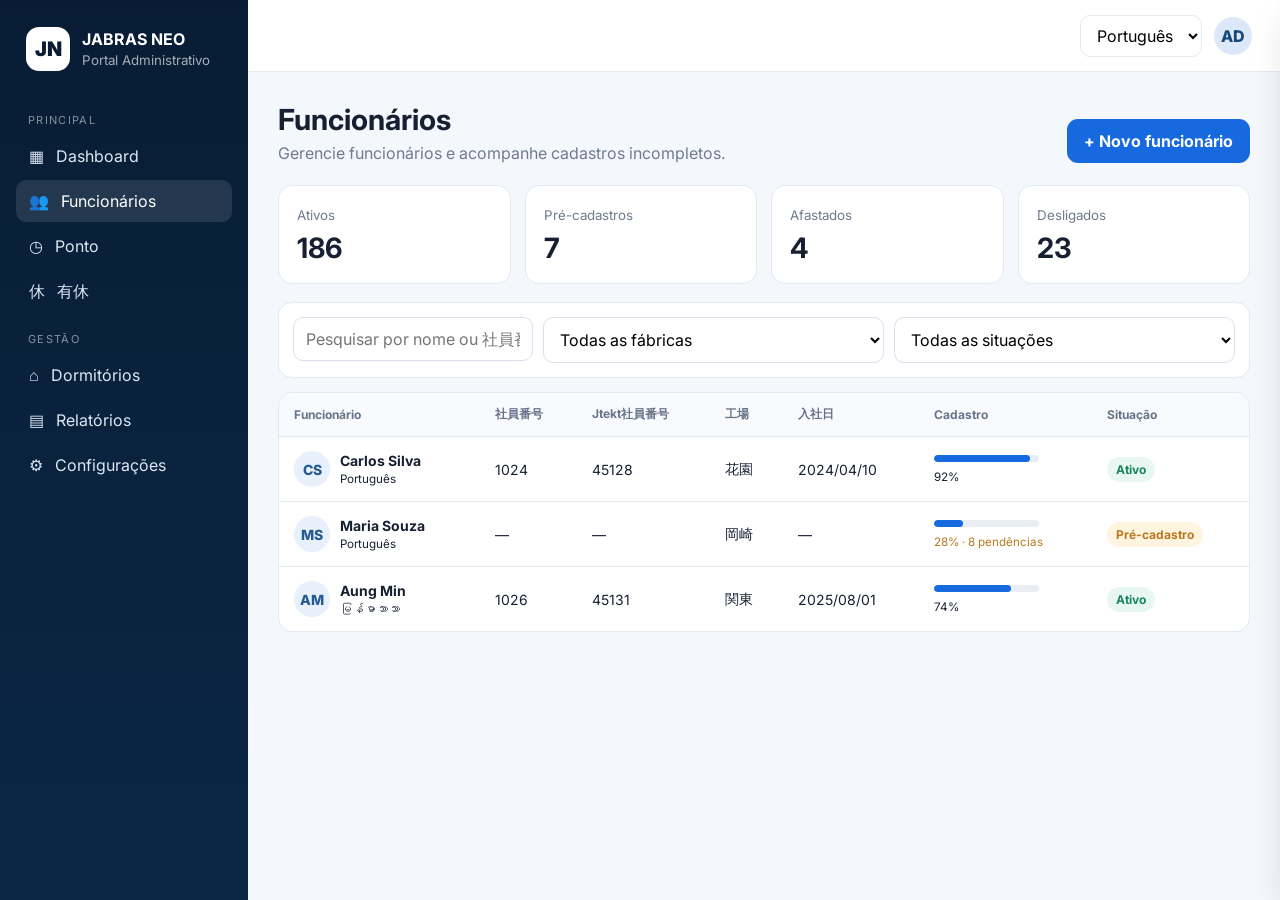
==== employees-prototype.html @ 5ba55078 "feat: add interactive employees module prototype" ====
<!doctype html>
<html lang="pt-BR">
<head>
<meta charset="utf-8">
<meta name="viewport" content="width=device-width,initial-scale=1">
<title>Jabras Neo — Funcionários (Protótipo)</title>
<link rel="preconnect" href="https://fonts.googleapis.com">
<link rel="preconnect" href="https://fonts.gstatic.com" crossorigin>
<link href="https://fonts.googleapis.com/css2?family=Inter:wght@400;500;600;700;800&display=swap" rel="stylesheet">
<style>
:root{--navy:#081d35;--navy2:#102b49;--blue:#1769e0;--bg:#f4f7fb;--card:#fff;--text:#172033;--muted:#6f7b8f;--line:#e4eaf2;--green:#17875d;--amber:#b7791f;--red:#c53d4a;--shadow:0 18px 50px rgba(18,42,73,.14)}*{box-sizing:border-box}body{margin:0;font-family:Inter,"Noto Sans JP",sans-serif;background:var(--bg);color:var(--text)}button,input,select{font:inherit}.app{min-height:100vh;display:grid;grid-template-columns:248px 1fr}.side{background:linear-gradient(180deg,var(--navy),#0b2745);color:white;padding:22px 16px;position:sticky;top:0;height:100vh}.brand{display:flex;align-items:center;gap:12px;padding:5px 10px 24px}.brandmark{width:44px;height:44px;border-radius:13px;background:#fff;color:var(--navy);display:grid;place-items:center;font-weight:900;font-size:20px}.brand strong{display:block}.brand small{opacity:.64}.navlabel{font-size:11px;letter-spacing:.12em;text-transform:uppercase;opacity:.5;margin:18px 12px 8px}.nav a{display:flex;gap:12px;align-items:center;color:#dce8f5;text-decoration:none;padding:11px 13px;border-radius:10px;margin:3px 0}.nav a.active,.nav a:hover{background:rgba(255,255,255,.11);color:#fff}.main{min-width:0}.top{height:72px;background:#fff;border-bottom:1px solid var(--line);display:flex;align-items:center;justify-content:flex-end;padding:0 28px;gap:12px;position:sticky;top:0;z-index:5}.lang{border:1px solid var(--line);background:white;border-radius:10px;padding:9px 12px}.avatar{width:38px;height:38px;border-radius:50%;background:#dce8f8;color:#174879;display:grid;place-items:center;font-weight:800}.content{padding:30px;max-width:1500px;margin:auto}.heading{display:flex;align-items:flex-end;justify-content:space-between;gap:20px;margin-bottom:22px}.heading h1{font-size:29px;margin:0 0 6px}.heading p{margin:0;color:var(--muted)}.primary{border:0;background:var(--blue);color:#fff;border-radius:11px;padding:12px 17px;font-weight:700;cursor:pointer}.cards{display:grid;grid-template-columns:repeat(4,1fr);gap:14px;margin-bottom:18px}.card{background:#fff;border:1px solid var(--line);border-radius:14px;padding:18px}.card small{color:var(--muted)}.card b{display:block;font-size:28px;margin-top:7px}.toolbar{background:#fff;border:1px solid var(--line);border-radius:14px;padding:14px;display:flex;gap:10px;margin-bottom:14px}.search{flex:1;min-width:240px}.toolbar input,.toolbar select,.field input,.field select{width:100%;border:1px solid #d7dfeb;border-radius:10px;padding:11px 12px;background:#fff}.tablewrap{background:#fff;border:1px solid var(--line);border-radius:14px;overflow:hidden}.table{width:100%;border-collapse:collapse}.table th{text-align:left;background:#f8fafd;color:#67748a;font-size:12px;padding:13px 15px}.table td{padding:14px 15px;border-top:1px solid var(--line);font-size:14px}.table tbody tr{cursor:pointer}.table tbody tr:hover{background:#f8fbff}.person{display:flex;align-items:center;gap:10px}.miniavatar{width:36px;height:36px;border-radius:50%;background:#e8f0fb;display:grid;place-items:center;color:#245a96;font-weight:800}.badge{display:inline-flex;border-radius:999px;padding:5px 9px;font-size:12px;font-weight:700}.active{background:#e8f7f1;color:var(--green)}.draft{background:#fff4df;color:var(--amber)}.off{background:#f4edf1;color:#7c5268}.progress{width:105px;height:7px;background:#e8edf4;border-radius:20px;overflow:hidden;margin-bottom:5px}.progress span{display:block;height:100%;background:var(--blue);border-radius:20px}.backdrop{position:fixed;inset:0;background:rgba(5,18,34,.38);opacity:0;pointer-events:none;transition:.2s;z-index:20}.backdrop.show{opacity:1;pointer-events:auto}.drawer{position:fixed;right:0;top:0;height:100vh;width:min(720px,100%);background:#fff;z-index:21;transform:translateX(103%);transition:.25s ease;box-shadow:var(--shadow);display:flex;flex-direction:column}.drawer.show{transform:none}.drawerhead{padding:22px 24px;border-bottom:1px solid var(--line);display:flex;justify-content:space-between;gap:15px}.drawerhead h2{margin:0 0 5px}.close{border:0;background:#f1f4f8;border-radius:10px;width:38px;height:38px;font-size:20px;cursor:pointer}.drawerbody{padding:22px 24px;overflow:auto}.notice{padding:13px 14px;border:1px solid #cfe0f8;background:#f5f9ff;border-radius:11px;color:#335b8d;margin-bottom:18px}.grid{display:grid;grid-template-columns:1fr 1fr;gap:14px}.field label{display:block;font-size:12px;color:#68758a;margin:0 0 7px;font-weight:700}.field.full{grid-column:1/-1}.helper{font-size:12px;color:var(--muted);margin-top:6px}.checkresult{display:none;margin-top:8px;padding:10px 12px;border-radius:9px;font-size:13px}.checkresult.error{display:block;background:#fff0f2;color:#a92e3a}.checkresult.ok{display:block;background:#eaf8f2;color:#147352}.section{margin-top:24px;padding-top:20px;border-top:1px solid var(--line)}.section h3{font-size:16px;margin:0 0 14px}.radioRow{display:flex;gap:10px}.radioBox{flex:1;border:1px solid var(--line);border-radius:10px;padding:12px}.drawerfoot{margin-top:auto;border-top:1px solid var(--line);padding:16px 24px;display:flex;justify-content:flex-end;gap:10px}.secondary{border:1px solid var(--line);background:white;border-radius:10px;padding:11px 16px;font-weight:700}.tabs{display:flex;gap:6px;border-bottom:1px solid var(--line);margin-bottom:20px}.tabs button{border:0;background:none;padding:11px 12px;color:var(--muted);font-weight:700}.tabs button.on{color:var(--blue);border-bottom:2px solid var(--blue)}.summarybox{border:1px solid var(--line);border-radius:12px;padding:16px;margin-bottom:14px}.summarybox h3{margin:0 0 12px}.pairs{display:grid;grid-template-columns:1fr 1fr;gap:12px}.pair small{display:block;color:var(--muted);margin-bottom:4px}.pending{color:var(--amber)}@media(max-width:1000px){.app{grid-template-columns:76px 1fr}.brand div:last-child,.nav span:last-child,.navlabel{display:none}.cards{grid-template-columns:1fr 1fr}.side{padding:18px 10px}.brand{padding-left:6px}.nav a{justify-content:center}}@media(max-width:700px){.content{padding:18px}.cards{grid-template-columns:1fr 1fr}.toolbar{flex-wrap:wrap}.toolbar select{flex:1}.table th:nth-child(3),.table td:nth-child(3),.table th:nth-child(4),.table td:nth-child(4),.table th:nth-child(5),.table td:nth-child(5){display:none}.grid,.pairs{grid-template-columns:1fr}.field.full{grid-column:auto}.heading{align-items:flex-start;flex-direction:column}.primary{width:100%}}
</style>
</head>
<body>
<div class="app">
<aside class="side"><div class="brand"><div class="brandmark">JN</div><div><strong>JABRAS NEO</strong><small>Portal Administrativo</small></div></div><div class="nav"><div class="navlabel">Principal</div><a href="index.html"><span>▦</span><span data-t="dashboard">Dashboard</span></a><a class="active"><span>👥</span><span data-t="employees">Funcionários</span></a><a><span>◷</span><span data-t="attendance">Ponto</span></a><a><span>休</span><span data-t="leave">有休</span></a><div class="navlabel">Gestão</div><a><span>⌂</span><span data-t="dorms">Dormitórios</span></a><a><span>▤</span><span data-t="reports">Relatórios</span></a><a><span>⚙</span><span data-t="settings">Configurações</span></a></div></aside>
<main class="main"><header class="top"><select id="lang" class="lang"><option value="pt">Português</option><option value="ja">日本語</option></select><div class="avatar">AD</div></header><div class="content">
<div class="heading"><div><h1 data-t="employees">Funcionários</h1><p data-t="subtitle">Gerencie funcionários e acompanhe cadastros incompletos.</p></div><button class="primary" id="newBtn" data-t="newEmployee">+ Novo funcionário</button></div>
<div class="cards"><div class="card"><small data-t="activeEmployees">Ativos</small><b>186</b></div><div class="card"><small data-t="preRegisters">Pré-cadastros</small><b>7</b></div><div class="card"><small data-t="onLeave">Afastados</small><b>4</b></div><div class="card"><small data-t="terminated">Desligados</small><b>23</b></div></div>
<div class="toolbar"><div class="search"><input id="search" data-ph="search" placeholder="Pesquisar por nome ou 社員番号"></div><select><option data-t="allFactories">Todas as fábricas</option><option>花園</option><option>岡崎</option><option>関東</option></select><select><option data-t="allStatuses">Todas as situações</option><option data-t="activeEmployees">Ativos</option><option data-t="preRegisters">Pré-cadastros</option></select></div>
<div class="tablewrap"><table class="table"><thead><tr><th data-t="employee">Funcionário</th><th>社員番号</th><th>Jtekt社員番号</th><th>工場</th><th>入社日</th><th data-t="registration">Cadastro</th><th data-t="status">Situação</th></tr></thead><tbody id="rows">
<tr data-name="carlos silva"><td><div class="person"><div class="miniavatar">CS</div><div><b>Carlos Silva</b><br><small>Português</small></div></div></td><td>1024</td><td>45128</td><td>花園</td><td>2024/04/10</td><td><div class="progress"><span style="width:92%"></span></div><small>92%</small></td><td><span class="badge active" data-t="active">Ativo</span></td></tr>
<tr data-name="maria souza"><td><div class="person"><div class="miniavatar">MS</div><div><b>Maria Souza</b><br><small>Português</small></div></div></td><td>—</td><td>—</td><td>岡崎</td><td>—</td><td><div class="progress"><span style="width:28%"></span></div><small class="pending">28% · 8 pendências</small></td><td><span class="badge draft" data-t="preRegister">Pré-cadastro</span></td></tr>
<tr data-name="aung min"><td><div class="person"><div class="miniavatar">AM</div><div><b>Aung Min</b><br><small>မြန်မာဘာသာ</small></div></div></td><td>1026</td><td>45131</td><td>関東</td><td>2025/08/01</td><td><div class="progress"><span style="width:74%"></span></div><small>74%</small></td><td><span class="badge active" data-t="active">Ativo</span></td></tr>
</tbody></table></div></div></main></div>
<div class="backdrop" id="backdrop"></div>
<section class="drawer" id="detailDrawer"><div class="drawerhead"><div><h2>Carlos Silva</h2><div>社員番号 1024 · Jtekt社員番号 45128</div></div><button class="close" data-close>×</button></div><div class="drawerbody"><div class="tabs"><button class="on" data-t="summary">Resumo</button><button data-t="work">Trabalho</button><button data-t="housing">Moradia</button><button data-t="documents">Documentos</button><button data-t="history">Histórico</button></div><div class="summarybox"><h3 data-t="mainData">Dados principais</h3><div class="pairs"><div class="pair"><small>名前</small><b>Carlos Silva</b></div><div class="pair"><small>国籍 / 言語</small><b>Brasil / Português</b></div><div class="pair"><small>電話番号</small><b>090-0000-0000</b></div><div class="pair"><small>メールアドレス</small><b>carlos@example.com</b></div></div></div><div class="summarybox"><h3 data-t="work">Trabalho</h3><div class="pairs"><div class="pair"><small>工場</small><b>花園</b></div><div class="pair"><small>工程</small><b>Linha 2</b></div><div class="pair"><small>入社日</small><b>2024/04/10</b></div><div class="pair"><small>抵触日</small><b>2027/04/09</b></div></div></div><div class="summarybox"><h3 data-t="pendingInfo">Informações pendentes</h3><p class="pending">• 社会保険加入日<br>• 車任意保険有効期限</p></div></div><div class="drawerfoot"><button class="secondary" data-close data-t="close">Fechar</button><button class="primary" data-t="edit">Editar</button></div></section>
<section class="drawer" id="newDrawer"><div class="drawerhead"><div><h2 data-t="newEmployee">Novo funcionário</h2><div data-t="draftExplanation">Pode ser salvo como pré-cadastro. Apenas o nome é obrigatório.</div></div><button class="close" data-close>×</button></div><div class="drawerbody"><div class="notice" data-t="integrationNote">社員番号 é o código interno da Jabras Neo. Jtekt社員番号 é o código individual atribuído ao funcionário dentro da fábrica.</div><div class="grid"><div class="field full"><label>名前 *</label><input id="nameInput" placeholder="Ex.: Carlos Silva"></div><div class="field"><label>社員番号</label><input id="employeeNo" inputmode="numeric" placeholder="Ex.: 1025"><div id="employeeResult" class="checkresult"></div></div><div class="field"><label>Jtekt社員番号</label><input inputmode="numeric" placeholder="Ex.: 45129"><div class="helper" data-t="clientCodeHelp">Código individual do funcionário na fábrica.</div></div><div class="field"><label>工場</label><select><option data-t="select">Selecione</option><option>花園</option><option>岡崎</option><option>関東</option></select></div><div class="field"><label>入社日</label><input id="hireDate" type="date"></div><div class="field"><label>抵触日</label><input id="limitDate" readonly placeholder="Calculado automaticamente"><div class="helper">入社日 + 3 anos − 1 dia</div></div><div class="field"><label>国籍</label><select id="nationality"><option value="" data-t="select">Selecione</option><option value="br">ブラジル</option><option value="jp">日本</option><option value="mm">ミャンマー</option><option value="ph">フィリピン</option></select></div><div class="field"><label>言語</label><input id="languageInput" placeholder="Preenchido pela nacionalidade"></div></div><div class="section"><h3 data-t="housing">Moradia</h3><div class="radioRow"><label class="radioBox"><input type="radio" name="home" value="own" checked> 自宅</label><label class="radioBox"><input type="radio" name="home" value="company"> 社宅</label></div><div id="dormFields" style="display:none;margin-top:14px" class="grid"><div class="field full"><label>寮名</label><select id="dorm"><option value="">Selecione</option><option value="okazaki">岡崎第2寮</option><option value="hanazono">花園第1寮</option></select></div><div class="field"><label>〒郵便番号</label><input id="zip" readonly></div><div class="field"><label>家賃</label><input id="rent" readonly></div><div class="field full"><label>住所</label><input id="address" readonly></div><div class="field"><label>駐車場</label><input id="parking" readonly></div></div></div></div><div class="drawerfoot"><button class="secondary" data-close data-t="cancel">Cancelar</button><button class="primary" id="saveDraft" data-t="saveDraft">Salvar pré-cadastro</button></div></section>
<script>
const usedNumbers={1024:'Carlos Silva',1025:'João Santos',1026:'Aung Min',1027:'Ana Lima'};const nextAvailable=()=>{let n=1024;while(usedNumbers[n])n++;return n};const $=s=>document.querySelector(s);const backdrop=$('#backdrop');const detail=$('#detailDrawer');const newDrawer=$('#newDrawer');function openDrawer(el){backdrop.classList.add('show');el.classList.add('show')}function closeAll(){backdrop.classList.remove('show');detail.classList.remove('show');newDrawer.classList.remove('show')}document.querySelectorAll('[data-close]').forEach(b=>b.onclick=closeAll);backdrop.onclick=closeAll;document.querySelectorAll('#rows tr').forEach(r=>r.onclick=()=>openDrawer(detail));$('#newBtn').onclick=()=>openDrawer(newDrawer);$('#search').oninput=e=>{const q=e.target.value.toLowerCase();document.querySelectorAll('#rows tr').forEach(r=>r.style.display=r.dataset.name.includes(q)||r.textContent.toLowerCase().includes(q)?'':'none')};$('#employeeNo').oninput=e=>{const box=$('#employeeResult'),n=e.target.value.trim();box.className='checkresult';box.textContent='';if(!n)return;if(usedNumbers[n]){const next=nextAvailable();box.classList.add('error');box.innerHTML=`社員番号 ${n} já está sendo usado por <b>${usedNumbers[n]}</b>.<br>Próximo disponível: <button type="button" id="useNext">${next}を使用</button>`;setTimeout(()=>{const b=$('#useNext');if(b)b.onclick=()=>{$('#employeeNo').value=next;$('#employeeNo').dispatchEvent(new Event('input'))}},0)}else{box.classList.add('ok');box.textContent=`✓ 社員番号 ${n} está disponível.`}};$('#hireDate').onchange=e=>{if(!e.target.value){$('#limitDate').value='';return}const d=new Date(e.target.value+'T00:00:00');d.setFullYear(d.getFullYear()+3);d.setDate(d.getDate()-1);$('#limitDate').value=d.toISOString().slice(0,10)};const langs={br:'Português',jp:'日本語',mm:'မြန်မာဘာသာ',ph:'English'};$('#nationality').onchange=e=>$('#languageInput').value=langs[e.target.value]||'';document.querySelectorAll('input[name="home"]').forEach(r=>r.onchange=e=>$('#dormFields').style.display=e.target.value==='company'?'grid':'none');const dorms={okazaki:{zip:'444-0000',address:'愛知県岡崎市〇〇町1-2-3',rent:'¥35,000',parking:'有'},hanazono:{zip:'444-3500',address:'愛知県岡崎市花園町4-5-6',rent:'¥32,000',parking:'無'}};$('#dorm').onchange=e=>{const d=dorms[e.target.value]||{};$('#zip').value=d.zip||'';$('#address').value=d.address||'';$('#rent').value=d.rent||'';$('#parking').value=d.parking||''};$('#saveDraft').onclick=()=>{if(!$('#nameInput').value.trim()){alert('名前 é obrigatório para salvar o pré-cadastro.');$('#nameInput').focus();return}const n=$('#employeeNo').value.trim();if(n&&usedNumbers[n]){alert('Este 社員番号 já está sendo usado. Escolha o próximo número disponível.');return}alert('Pré-cadastro salvo para validação do protótipo.');closeAll()};
const dict={pt:{dashboard:'Dashboard',employees:'Funcionários',attendance:'Ponto',leave:'有休',dorms:'Dormitórios',reports:'Relatórios',settings:'Configurações',subtitle:'Gerencie funcionários e acompanhe cadastros incompletos.',newEmployee:'+ Novo funcionário',activeEmployees:'Ativos',preRegisters:'Pré-cadastros',onLeave:'Afastados',terminated:'Desligados',allFactories:'Todas as fábricas',allStatuses:'Todas as situações',employee:'Funcionário',registration:'Cadastro',status:'Situação',active:'Ativo',preRegister:'Pré-cadastro',summary:'Resumo',work:'Trabalho',housing:'Moradia',documents:'Documentos',history:'Histórico',mainData:'Dados principais',pendingInfo:'Informações pendentes',close:'Fechar',edit:'Editar',draftExplanation:'Pode ser salvo como pré-cadastro. Apenas o nome é obrigatório.',integrationNote:'社員番号 é o código interno da Jabras Neo. Jtekt社員番号 é o código individual atribuído ao funcionário dentro da fábrica.',clientCodeHelp:'Código individual do funcionário na fábrica.',select:'Selecione',cancel:'Cancelar',saveDraft:'Salvar pré-cadastro',search:'Pesquisar por nome ou 社員番号'},ja:{dashboard:'ダッシュボード',employees:'社員',attendance:'勤怠',leave:'有休',dorms:'寮管理',reports:'レポート',settings:'設定',subtitle:'社員情報と未完了の登録を管理します。',newEmployee:'+ 新規社員',activeEmployees:'在職者',preRegisters:'仮登録',onLeave:'休職者',terminated:'退職者',allFactories:'すべての工場',allStatuses:'すべての状況',employee:'社員',registration:'登録状況',status:'在籍状況',active:'在職',preRegister:'仮登録',summary:'概要',work:'勤務情報',housing:'住居',documents:'書類',history:'履歴',mainData:'基本情報',pendingInfo:'未入力情報',close:'閉じる',edit:'編集',draftExplanation:'仮登録として保存できます。必須項目は名前のみです。',integrationNote:'社員番号はジャブラスネオの社内番号です。Jtekt社員番号は工場内で各社員に付与される個別番号です。',clientCodeHelp:'工場内で社員に付与される個別番号。',select:'選択してください',cancel:'キャンセル',saveDraft:'仮登録を保存',search:'名前または社員番号で検索'}};function applyLang(l){document.documentElement.lang=l==='ja'?'ja':'pt-BR';document.querySelectorAll('[data-t]').forEach(el=>{const k=el.dataset.t;if(dict[l][k])el.textContent=dict[l][k]});document.querySelectorAll('[data-ph]').forEach(el=>el.placeholder=dict[l][el.dataset.ph]||el.placeholder);localStorage.setItem('jn-lang',l)}$('#lang').value=localStorage.getItem('jn-lang')||'pt';$('#lang').onchange=e=>applyLang(e.target.value);applyLang($('#lang').value);
</script>
</body></html>
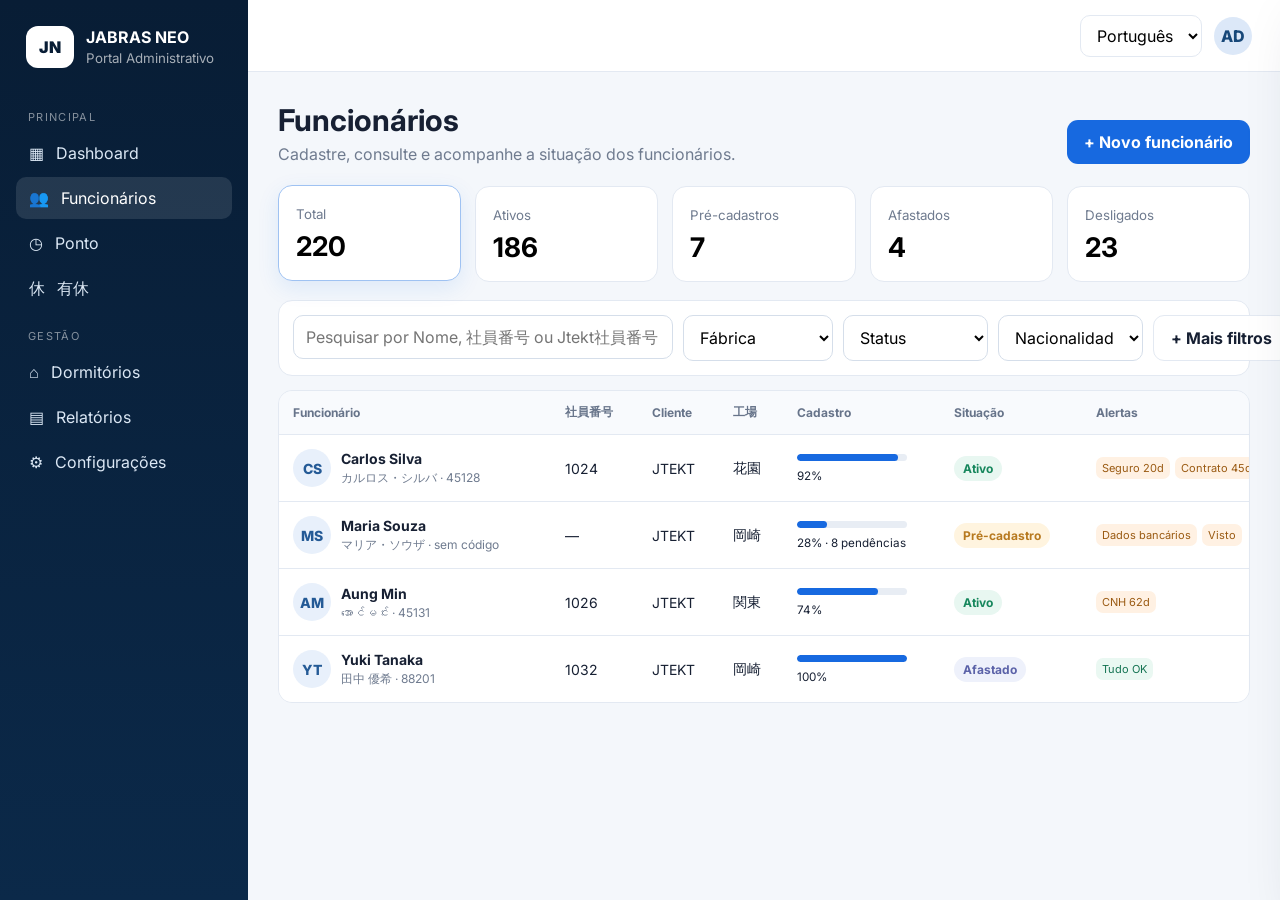
==== commit cca0fd7d: "feat: implement Sprint 2.1 employees list and professional drawer" ====
--- a/employees-prototype.html
+++ b/employees-prototype.html
@@ -1,33 +1,28 @@
 <!doctype html>
 <html lang="pt-BR">
 <head>
-<meta charset="utf-8">
-<meta name="viewport" content="width=device-width,initial-scale=1">
-<title>Jabras Neo — Funcionários (Protótipo)</title>
-<link rel="preconnect" href="https://fonts.googleapis.com">
-<link rel="preconnect" href="https://fonts.gstatic.com" crossorigin>
+<meta charset="utf-8"><meta name="viewport" content="width=device-width,initial-scale=1">
+<title>Jabras Neo — Funcionários Sprint 2.1</title>
+<link rel="preconnect" href="https://fonts.googleapis.com"><link rel="preconnect" href="https://fonts.gstatic.com" crossorigin>
 <link href="https://fonts.googleapis.com/css2?family=Inter:wght@400;500;600;700;800&display=swap" rel="stylesheet">
 <style>
-:root{--navy:#081d35;--navy2:#102b49;--blue:#1769e0;--bg:#f4f7fb;--card:#fff;--text:#172033;--muted:#6f7b8f;--line:#e4eaf2;--green:#17875d;--amber:#b7791f;--red:#c53d4a;--shadow:0 18px 50px rgba(18,42,73,.14)}*{box-sizing:border-box}body{margin:0;font-family:Inter,"Noto Sans JP",sans-serif;background:var(--bg);color:var(--text)}button,input,select{font:inherit}.app{min-height:100vh;display:grid;grid-template-columns:248px 1fr}.side{background:linear-gradient(180deg,var(--navy),#0b2745);color:white;padding:22px 16px;position:sticky;top:0;height:100vh}.brand{display:flex;align-items:center;gap:12px;padding:5px 10px 24px}.brandmark{width:44px;height:44px;border-radius:13px;background:#fff;color:var(--navy);display:grid;place-items:center;font-weight:900;font-size:20px}.brand strong{display:block}.brand small{opacity:.64}.navlabel{font-size:11px;letter-spacing:.12em;text-transform:uppercase;opacity:.5;margin:18px 12px 8px}.nav a{display:flex;gap:12px;align-items:center;color:#dce8f5;text-decoration:none;padding:11px 13px;border-radius:10px;margin:3px 0}.nav a.active,.nav a:hover{background:rgba(255,255,255,.11);color:#fff}.main{min-width:0}.top{height:72px;background:#fff;border-bottom:1px solid var(--line);display:flex;align-items:center;justify-content:flex-end;padding:0 28px;gap:12px;position:sticky;top:0;z-index:5}.lang{border:1px solid var(--line);background:white;border-radius:10px;padding:9px 12px}.avatar{width:38px;height:38px;border-radius:50%;background:#dce8f8;color:#174879;display:grid;place-items:center;font-weight:800}.content{padding:30px;max-width:1500px;margin:auto}.heading{display:flex;align-items:flex-end;justify-content:space-between;gap:20px;margin-bottom:22px}.heading h1{font-size:29px;margin:0 0 6px}.heading p{margin:0;color:var(--muted)}.primary{border:0;background:var(--blue);color:#fff;border-radius:11px;padding:12px 17px;font-weight:700;cursor:pointer}.cards{display:grid;grid-template-columns:repeat(4,1fr);gap:14px;margin-bottom:18px}.card{background:#fff;border:1px solid var(--line);border-radius:14px;padding:18px}.card small{color:var(--muted)}.card b{display:block;font-size:28px;margin-top:7px}.toolbar{background:#fff;border:1px solid var(--line);border-radius:14px;padding:14px;display:flex;gap:10px;margin-bottom:14px}.search{flex:1;min-width:240px}.toolbar input,.toolbar select,.field input,.field select{width:100%;border:1px solid #d7dfeb;border-radius:10px;padding:11px 12px;background:#fff}.tablewrap{background:#fff;border:1px solid var(--line);border-radius:14px;overflow:hidden}.table{width:100%;border-collapse:collapse}.table th{text-align:left;background:#f8fafd;color:#67748a;font-size:12px;padding:13px 15px}.table td{padding:14px 15px;border-top:1px solid var(--line);font-size:14px}.table tbody tr{cursor:pointer}.table tbody tr:hover{background:#f8fbff}.person{display:flex;align-items:center;gap:10px}.miniavatar{width:36px;height:36px;border-radius:50%;background:#e8f0fb;display:grid;place-items:center;color:#245a96;font-weight:800}.badge{display:inline-flex;border-radius:999px;padding:5px 9px;font-size:12px;font-weight:700}.active{background:#e8f7f1;color:var(--green)}.draft{background:#fff4df;color:var(--amber)}.off{background:#f4edf1;color:#7c5268}.progress{width:105px;height:7px;background:#e8edf4;border-radius:20px;overflow:hidden;margin-bottom:5px}.progress span{display:block;height:100%;background:var(--blue);border-radius:20px}.backdrop{position:fixed;inset:0;background:rgba(5,18,34,.38);opacity:0;pointer-events:none;transition:.2s;z-index:20}.backdrop.show{opacity:1;pointer-events:auto}.drawer{position:fixed;right:0;top:0;height:100vh;width:min(720px,100%);background:#fff;z-index:21;transform:translateX(103%);transition:.25s ease;box-shadow:var(--shadow);display:flex;flex-direction:column}.drawer.show{transform:none}.drawerhead{padding:22px 24px;border-bottom:1px solid var(--line);display:flex;justify-content:space-between;gap:15px}.drawerhead h2{margin:0 0 5px}.close{border:0;background:#f1f4f8;border-radius:10px;width:38px;height:38px;font-size:20px;cursor:pointer}.drawerbody{padding:22px 24px;overflow:auto}.notice{padding:13px 14px;border:1px solid #cfe0f8;background:#f5f9ff;border-radius:11px;color:#335b8d;margin-bottom:18px}.grid{display:grid;grid-template-columns:1fr 1fr;gap:14px}.field label{display:block;font-size:12px;color:#68758a;margin:0 0 7px;font-weight:700}.field.full{grid-column:1/-1}.helper{font-size:12px;color:var(--muted);margin-top:6px}.checkresult{display:none;margin-top:8px;padding:10px 12px;border-radius:9px;font-size:13px}.checkresult.error{display:block;background:#fff0f2;color:#a92e3a}.checkresult.ok{display:block;background:#eaf8f2;color:#147352}.section{margin-top:24px;padding-top:20px;border-top:1px solid var(--line)}.section h3{font-size:16px;margin:0 0 14px}.radioRow{display:flex;gap:10px}.radioBox{flex:1;border:1px solid var(--line);border-radius:10px;padding:12px}.drawerfoot{margin-top:auto;border-top:1px solid var(--line);padding:16px 24px;display:flex;justify-content:flex-end;gap:10px}.secondary{border:1px solid var(--line);background:white;border-radius:10px;padding:11px 16px;font-weight:700}.tabs{display:flex;gap:6px;border-bottom:1px solid var(--line);margin-bottom:20px}.tabs button{border:0;background:none;padding:11px 12px;color:var(--muted);font-weight:700}.tabs button.on{color:var(--blue);border-bottom:2px solid var(--blue)}.summarybox{border:1px solid var(--line);border-radius:12px;padding:16px;margin-bottom:14px}.summarybox h3{margin:0 0 12px}.pairs{display:grid;grid-template-columns:1fr 1fr;gap:12px}.pair small{display:block;color:var(--muted);margin-bottom:4px}.pending{color:var(--amber)}@media(max-width:1000px){.app{grid-template-columns:76px 1fr}.brand div:last-child,.nav span:last-child,.navlabel{display:none}.cards{grid-template-columns:1fr 1fr}.side{padding:18px 10px}.brand{padding-left:6px}.nav a{justify-content:center}}@media(max-width:700px){.content{padding:18px}.cards{grid-template-columns:1fr 1fr}.toolbar{flex-wrap:wrap}.toolbar select{flex:1}.table th:nth-child(3),.table td:nth-child(3),.table th:nth-child(4),.table td:nth-child(4),.table th:nth-child(5),.table td:nth-child(5){display:none}.grid,.pairs{grid-template-columns:1fr}.field.full{grid-column:auto}.heading{align-items:flex-start;flex-direction:column}.primary{width:100%}}
-</style>
-</head>
-<body>
-<div class="app">
-<aside class="side"><div class="brand"><div class="brandmark">JN</div><div><strong>JABRAS NEO</strong><small>Portal Administrativo</small></div></div><div class="nav"><div class="navlabel">Principal</div><a href="index.html"><span>▦</span><span data-t="dashboard">Dashboard</span></a><a class="active"><span>👥</span><span data-t="employees">Funcionários</span></a><a><span>◷</span><span data-t="attendance">Ponto</span></a><a><span>休</span><span data-t="leave">有休</span></a><div class="navlabel">Gestão</div><a><span>⌂</span><span data-t="dorms">Dormitórios</span></a><a><span>▤</span><span data-t="reports">Relatórios</span></a><a><span>⚙</span><span data-t="settings">Configurações</span></a></div></aside>
-<main class="main"><header class="top"><select id="lang" class="lang"><option value="pt">Português</option><option value="ja">日本語</option></select><div class="avatar">AD</div></header><div class="content">
-<div class="heading"><div><h1 data-t="employees">Funcionários</h1><p data-t="subtitle">Gerencie funcionários e acompanhe cadastros incompletos.</p></div><button class="primary" id="newBtn" data-t="newEmployee">+ Novo funcionário</button></div>
-<div class="cards"><div class="card"><small data-t="activeEmployees">Ativos</small><b>186</b></div><div class="card"><small data-t="preRegisters">Pré-cadastros</small><b>7</b></div><div class="card"><small data-t="onLeave">Afastados</small><b>4</b></div><div class="card"><small data-t="terminated">Desligados</small><b>23</b></div></div>
-<div class="toolbar"><div class="search"><input id="search" data-ph="search" placeholder="Pesquisar por nome ou 社員番号"></div><select><option data-t="allFactories">Todas as fábricas</option><option>花園</option><option>岡崎</option><option>関東</option></select><select><option data-t="allStatuses">Todas as situações</option><option data-t="activeEmployees">Ativos</option><option data-t="preRegisters">Pré-cadastros</option></select></div>
-<div class="tablewrap"><table class="table"><thead><tr><th data-t="employee">Funcionário</th><th>社員番号</th><th>Jtekt社員番号</th><th>工場</th><th>入社日</th><th data-t="registration">Cadastro</th><th data-t="status">Situação</th></tr></thead><tbody id="rows">
-<tr data-name="carlos silva"><td><div class="person"><div class="miniavatar">CS</div><div><b>Carlos Silva</b><br><small>Português</small></div></div></td><td>1024</td><td>45128</td><td>花園</td><td>2024/04/10</td><td><div class="progress"><span style="width:92%"></span></div><small>92%</small></td><td><span class="badge active" data-t="active">Ativo</span></td></tr>
-<tr data-name="maria souza"><td><div class="person"><div class="miniavatar">MS</div><div><b>Maria Souza</b><br><small>Português</small></div></div></td><td>—</td><td>—</td><td>岡崎</td><td>—</td><td><div class="progress"><span style="width:28%"></span></div><small class="pending">28% · 8 pendências</small></td><td><span class="badge draft" data-t="preRegister">Pré-cadastro</span></td></tr>
-<tr data-name="aung min"><td><div class="person"><div class="miniavatar">AM</div><div><b>Aung Min</b><br><small>မြန်မာဘာသာ</small></div></div></td><td>1026</td><td>45131</td><td>関東</td><td>2025/08/01</td><td><div class="progress"><span style="width:74%"></span></div><small>74%</small></td><td><span class="badge active" data-t="active">Ativo</span></td></tr>
-</tbody></table></div></div></main></div>
-<div class="backdrop" id="backdrop"></div>
-<section class="drawer" id="detailDrawer"><div class="drawerhead"><div><h2>Carlos Silva</h2><div>社員番号 1024 · Jtekt社員番号 45128</div></div><button class="close" data-close>×</button></div><div class="drawerbody"><div class="tabs"><button class="on" data-t="summary">Resumo</button><button data-t="work">Trabalho</button><button data-t="housing">Moradia</button><button data-t="documents">Documentos</button><button data-t="history">Histórico</button></div><div class="summarybox"><h3 data-t="mainData">Dados principais</h3><div class="pairs"><div class="pair"><small>名前</small><b>Carlos Silva</b></div><div class="pair"><small>国籍 / 言語</small><b>Brasil / Português</b></div><div class="pair"><small>電話番号</small><b>090-0000-0000</b></div><div class="pair"><small>メールアドレス</small><b>carlos@example.com</b></div></div></div><div class="summarybox"><h3 data-t="work">Trabalho</h3><div class="pairs"><div class="pair"><small>工場</small><b>花園</b></div><div class="pair"><small>工程</small><b>Linha 2</b></div><div class="pair"><small>入社日</small><b>2024/04/10</b></div><div class="pair"><small>抵触日</small><b>2027/04/09</b></div></div></div><div class="summarybox"><h3 data-t="pendingInfo">Informações pendentes</h3><p class="pending">• 社会保険加入日<br>• 車任意保険有効期限</p></div></div><div class="drawerfoot"><button class="secondary" data-close data-t="close">Fechar</button><button class="primary" data-t="edit">Editar</button></div></section>
-<section class="drawer" id="newDrawer"><div class="drawerhead"><div><h2 data-t="newEmployee">Novo funcionário</h2><div data-t="draftExplanation">Pode ser salvo como pré-cadastro. Apenas o nome é obrigatório.</div></div><button class="close" data-close>×</button></div><div class="drawerbody"><div class="notice" data-t="integrationNote">社員番号 é o código interno da Jabras Neo. Jtekt社員番号 é o código individual atribuído ao funcionário dentro da fábrica.</div><div class="grid"><div class="field full"><label>名前 *</label><input id="nameInput" placeholder="Ex.: Carlos Silva"></div><div class="field"><label>社員番号</label><input id="employeeNo" inputmode="numeric" placeholder="Ex.: 1025"><div id="employeeResult" class="checkresult"></div></div><div class="field"><label>Jtekt社員番号</label><input inputmode="numeric" placeholder="Ex.: 45129"><div class="helper" data-t="clientCodeHelp">Código individual do funcionário na fábrica.</div></div><div class="field"><label>工場</label><select><option data-t="select">Selecione</option><option>花園</option><option>岡崎</option><option>関東</option></select></div><div class="field"><label>入社日</label><input id="hireDate" type="date"></div><div class="field"><label>抵触日</label><input id="limitDate" readonly placeholder="Calculado automaticamente"><div class="helper">入社日 + 3 anos − 1 dia</div></div><div class="field"><label>国籍</label><select id="nationality"><option value="" data-t="select">Selecione</option><option value="br">ブラジル</option><option value="jp">日本</option><option value="mm">ミャンマー</option><option value="ph">フィリピン</option></select></div><div class="field"><label>言語</label><input id="languageInput" placeholder="Preenchido pela nacionalidade"></div></div><div class="section"><h3 data-t="housing">Moradia</h3><div class="radioRow"><label class="radioBox"><input type="radio" name="home" value="own" checked> 自宅</label><label class="radioBox"><input type="radio" name="home" value="company"> 社宅</label></div><div id="dormFields" style="display:none;margin-top:14px" class="grid"><div class="field full"><label>寮名</label><select id="dorm"><option value="">Selecione</option><option value="okazaki">岡崎第2寮</option><option value="hanazono">花園第1寮</option></select></div><div class="field"><label>〒郵便番号</label><input id="zip" readonly></div><div class="field"><label>家賃</label><input id="rent" readonly></div><div class="field full"><label>住所</label><input id="address" readonly></div><div class="field"><label>駐車場</label><input id="parking" readonly></div></div></div></div><div class="drawerfoot"><button class="secondary" data-close data-t="cancel">Cancelar</button><button class="primary" id="saveDraft" data-t="saveDraft">Salvar pré-cadastro</button></div></section>
+:root{--navy:#081d35;--blue:#1769e0;--bg:#f4f7fb;--text:#172033;--muted:#6f7b8f;--line:#e3e9f2;--green:#17875d;--amber:#b7791f;--red:#c53d4a;--shadow:0 22px 60px rgba(13,34,62,.2)}*{box-sizing:border-box}body{margin:0;font-family:Inter,"Noto Sans JP",sans-serif;background:var(--bg);color:var(--text)}button,input,select{font:inherit}.app{min-height:100vh;display:grid;grid-template-columns:248px 1fr}.side{background:linear-gradient(180deg,var(--navy),#0b2949);color:#fff;padding:22px 16px;position:sticky;top:0;height:100vh}.brand{display:flex;align-items:center;gap:12px;padding:4px 10px 24px}.brandmark{width:48px;height:42px;border-radius:12px;background:#fff;color:var(--navy);display:grid;place-items:center;font-weight:900}.brand strong{display:block}.brand small{opacity:.64}.navlabel{font-size:11px;letter-spacing:.12em;text-transform:uppercase;opacity:.5;margin:18px 12px 8px}.nav a{display:flex;gap:12px;align-items:center;color:#dce8f5;text-decoration:none;padding:11px 13px;border-radius:10px;margin:3px 0}.nav a.active,.nav a:hover{background:rgba(255,255,255,.11);color:#fff}.main{min-width:0}.top{height:72px;background:#fff;border-bottom:1px solid var(--line);display:flex;align-items:center;justify-content:flex-end;padding:0 28px;gap:12px;position:sticky;top:0;z-index:5}.lang{border:1px solid var(--line);background:#fff;border-radius:10px;padding:9px 12px}.avatar{width:38px;height:38px;border-radius:50%;background:#dce8f8;color:#174879;display:grid;place-items:center;font-weight:800}.content{padding:30px;max-width:1540px;margin:auto}.heading{display:flex;align-items:flex-end;justify-content:space-between;gap:20px;margin-bottom:22px}.heading h1{font-size:30px;margin:0 0 6px}.heading p{margin:0;color:var(--muted)}.primary,.secondary{border-radius:11px;padding:12px 17px;font-weight:700;cursor:pointer}.primary{border:0;background:var(--blue);color:#fff}.secondary{border:1px solid var(--line);background:#fff;color:var(--text)}.cards{display:grid;grid-template-columns:repeat(5,1fr);gap:14px;margin-bottom:18px}.card{background:#fff;border:1px solid var(--line);border-radius:14px;padding:17px;text-align:left;cursor:pointer;transition:.18s}.card:hover,.card.selected{border-color:#9fc2f2;box-shadow:0 7px 22px rgba(23,105,224,.1);transform:translateY(-1px)}.card small{color:var(--muted)}.card b{display:block;font-size:27px;margin-top:7px}.toolbar{background:#fff;border:1px solid var(--line);border-radius:14px;padding:14px;display:grid;grid-template-columns:minmax(380px,1fr) 150px 145px 145px auto;gap:10px;margin-bottom:14px}.toolbar input,.toolbar select{width:100%;border:1px solid #d5deea;border-radius:10px;padding:11px 12px;background:#fff}.more{white-space:nowrap}.advanced{display:none;background:#fff;border:1px solid var(--line);border-radius:14px;padding:16px;margin:-4px 0 14px}.advanced.show{display:grid;grid-template-columns:repeat(4,1fr);gap:12px}.advanced label{font-size:12px;color:var(--muted);font-weight:700}.advanced select{width:100%;margin-top:6px;border:1px solid #d5deea;border-radius:10px;padding:10px}.switches{grid-column:1/-1;display:flex;flex-wrap:wrap;gap:15px;padding-top:4px}.switches label{color:var(--text);font-weight:500}.tablewrap{background:#fff;border:1px solid var(--line);border-radius:14px;overflow:auto}.table{width:100%;border-collapse:collapse;min-width:1020px}.table th{text-align:left;background:#f8fafd;color:#67748a;font-size:12px;padding:13px 14px;white-space:nowrap}.table td{padding:14px;border-top:1px solid var(--line);font-size:14px}.table tbody tr{cursor:pointer}.table tbody tr:hover{background:#f8fbff}.person{display:flex;align-items:center;gap:10px;min-width:210px}.miniavatar{width:38px;height:38px;border-radius:50%;background:#e8f0fb;display:grid;place-items:center;color:#245a96;font-weight:800;flex:0 0 auto}.sub{font-size:12px;color:var(--muted);margin-top:3px}.badge{display:inline-flex;border-radius:999px;padding:5px 9px;font-size:12px;font-weight:700}.active{background:#e8f7f1;color:var(--green)}.draft{background:#fff4df;color:var(--amber)}.leave{background:#eef1fb;color:#5b62a8}.off{background:#f4edf1;color:#7c5268}.progress{width:110px;height:7px;background:#e8edf4;border-radius:20px;overflow:hidden;margin-bottom:5px}.progress span{display:block;height:100%;background:var(--blue);border-radius:20px}.alerts{display:flex;gap:5px;flex-wrap:wrap}.alert{font-size:11px;border-radius:7px;padding:4px 6px;background:#fff1e3;color:#9a5a12}.ok{background:#eaf8f2;color:#147352}.empty{padding:35px;text-align:center;color:var(--muted);display:none}.backdrop{position:fixed;inset:0;background:rgba(5,18,34,.42);opacity:0;pointer-events:none;transition:.2s;z-index:20}.backdrop.show{opacity:1;pointer-events:auto}.drawer{position:fixed;right:0;top:0;height:100vh;width:min(1180px,82vw);background:#fff;z-index:21;transform:translateX(103%);transition:.26s ease;box-shadow:var(--shadow);display:flex;flex-direction:column}.drawer.show{transform:none}.drawerhead{padding:20px 24px;border-bottom:1px solid var(--line);display:flex;align-items:flex-start;justify-content:space-between;gap:18px}.identity{display:flex;gap:14px;align-items:center}.largeavatar{width:52px;height:52px;border-radius:15px;background:#e8f0fb;color:#245a96;display:grid;place-items:center;font-weight:800;font-size:18px}.drawerhead h2{margin:0 0 6px}.meta{color:var(--muted);font-size:13px}.headright{display:flex;align-items:center;gap:10px}.saveState{font-size:12px;color:var(--green)}.close{border:0;background:#f1f4f8;border-radius:10px;width:38px;height:38px;font-size:20px;cursor:pointer}.tabs{display:flex;gap:2px;padding:0 22px;border-bottom:1px solid var(--line);overflow:auto;white-space:nowrap}.tabs button{border:0;background:none;padding:14px 12px;color:var(--muted);font-weight:700;cursor:pointer}.tabs button.on{color:var(--blue);box-shadow:inset 0 -2px var(--blue)}.drawerbody{padding:22px 24px;overflow:auto;display:grid;grid-template-columns:minmax(0,1fr) 300px;gap:20px}.mainpanel,.sidepanel{min-width:0}.hero{display:grid;grid-template-columns:repeat(4,1fr);gap:10px;margin-bottom:16px}.metric{border:1px solid var(--line);border-radius:12px;padding:13px}.metric small{display:block;color:var(--muted);margin-bottom:5px}.summarybox{border:1px solid var(--line);border-radius:13px;padding:17px;margin-bottom:14px}.summarybox h3{margin:0 0 13px;font-size:16px}.pairs{display:grid;grid-template-columns:1fr 1fr;gap:14px}.pair small{display:block;color:var(--muted);margin-bottom:4px}.pendingbox{border:1px solid #f0d4aa;background:#fffaf2;border-radius:13px;padding:16px;position:sticky;top:0}.pendingbox h3{margin:0 0 13px}.pendingitem{padding:11px 0;border-top:1px solid #f3e3c9;font-size:13px}.pendingitem:first-of-type{border-top:0}.pendingitem b{display:block;margin-bottom:3px}.tagrow{display:flex;gap:7px;flex-wrap:wrap;margin-top:10px}.profiletag{font-size:12px;padding:5px 8px;border-radius:999px;background:#f0f4f9;color:#4d5d74}.drawerfoot{margin-top:auto;border-top:1px solid var(--line);padding:14px 24px;display:flex;justify-content:flex-end;gap:10px}.tabcontent{display:none}.tabcontent.on{display:block}@media(max-width:1100px){.app{grid-template-columns:76px 1fr}.brand div:last-child,.nav span:last-child,.navlabel{display:none}.nav a{justify-content:center}.cards{grid-template-columns:repeat(3,1fr)}.toolbar{grid-template-columns:minmax(280px,1fr) 140px 140px auto}.toolbar .nationality{display:none}.drawer{width:92vw}.drawerbody{grid-template-columns:1fr}.pendingbox{position:static}}@media(max-width:720px){.content{padding:18px}.heading{align-items:flex-start;flex-direction:column}.primary{width:100%}.cards{grid-template-columns:1fr 1fr}.toolbar{grid-template-columns:1fr 1fr}.toolbar .search{grid-column:1/-1}.advanced.show{grid-template-columns:1fr 1fr}.drawer{width:100%}.hero{grid-template-columns:1fr 1fr}.pairs{grid-template-columns:1fr}.headright .primary,.saveState{display:none}}
+</style></head>
+<body><div class="app"><aside class="side"><div class="brand"><div class="brandmark">JN</div><div><strong>JABRAS NEO</strong><small>Portal Administrativo</small></div></div><div class="nav"><div class="navlabel">Principal</div><a href="index.html"><span>▦</span><span data-t="dashboard">Dashboard</span></a><a class="active"><span>👥</span><span data-t="employees">Funcionários</span></a><a><span>◷</span><span data-t="attendance">Ponto</span></a><a><span>休</span><span>有休</span></a><div class="navlabel">Gestão</div><a><span>⌂</span><span data-t="dorms">Dormitórios</span></a><a><span>▤</span><span data-t="reports">Relatórios</span></a><a><span>⚙</span><span data-t="settings">Configurações</span></a></div></aside><main class="main"><header class="top"><select id="lang" class="lang"><option value="pt">Português</option><option value="ja">日本語</option></select><div class="avatar">AD</div></header><div class="content"><div class="heading"><div><h1 data-t="employees">Funcionários</h1><p data-t="subtitle">Cadastre, consulte e acompanhe a situação dos funcionários.</p></div><button class="primary" id="newBtn" data-t="newEmployee">+ Novo funcionário</button></div>
+<div class="cards"><button class="card selected" data-status="all"><small data-t="total">Total</small><b>220</b></button><button class="card" data-status="active"><small data-t="activeEmployees">Ativos</small><b>186</b></button><button class="card" data-status="draft"><small data-t="preRegisters">Pré-cadastros</small><b>7</b></button><button class="card" data-status="leave"><small data-t="onLeave">Afastados</small><b>4</b></button><button class="card" data-status="off"><small data-t="terminated">Desligados</small><b>23</b></button></div>
+<div class="toolbar"><div class="search"><input id="search" data-ph="search" placeholder="Pesquisar por Nome, 社員番号 ou Jtekt社員番号"></div><select id="factory"><option value="" data-t="allFactories">Fábrica</option><option>花園</option><option>岡崎</option><option>関東</option></select><select id="status"><option value="" data-t="allStatuses">Status</option><option value="active" data-t="activeEmployees">Ativos</option><option value="draft" data-t="preRegisters">Pré-cadastros</option><option value="leave" data-t="onLeave">Afastados</option><option value="off" data-t="terminated">Desligados</option></select><select class="nationality" id="nationality"><option value="" data-t="allNationalities">Nacionalidade</option><option>Brasil</option><option>Myanmar</option><option>Japão</option></select><button class="secondary more" id="moreBtn" data-t="moreFilters">+ Mais filtros</button></div>
+<div class="advanced" id="advanced"><label data-t="client">Cliente<select><option>Todos</option><option>JTEKT</option><option>IHI</option><option>HI-LEX</option></select></label><label data-t="department">Departamento<select><option>Todos</option><option>Linha 1</option><option>Linha 2</option></select></label><label data-t="dormitory">Dormitório<select><option>Todos</option><option>岡崎第2寮</option><option>花園第1寮</option></select></label><label data-t="language">Idioma<select><option>Todos</option><option>Português</option><option>日本語</option><option>မြန်မာဘာသာ</option></select></label><div class="switches"><label><input type="checkbox"> <span data-t="incomplete">Cadastro incompleto</span></label><label><input type="checkbox"> <span data-t="expiring">Documentos vencendo</span></label><label><input type="checkbox"> <span data-t="missingCode">Sem 社員番号</span></label><label><input type="checkbox"> <span data-t="hasDependents">Possui dependentes</span></label></div></div>
+<div class="tablewrap"><table class="table"><thead><tr><th data-t="employee">Funcionário</th><th>社員番号</th><th data-t="client">Cliente</th><th>工場</th><th data-t="registration">Cadastro</th><th data-t="statusLabel">Situação</th><th data-t="alerts">Alertas</th></tr></thead><tbody id="rows">
+<tr data-name="carlos silva 1024 45128" data-factory="花園" data-status="active" data-nationality="Brasil"><td><div class="person"><div class="miniavatar">CS</div><div><b>Carlos Silva</b><div class="sub">カルロス・シルバ · 45128</div></div></div></td><td>1024</td><td>JTEKT</td><td>花園</td><td><div class="progress"><span style="width:92%"></span></div><small>92%</small></td><td><span class="badge active" data-t="active">Ativo</span></td><td><div class="alerts"><span class="alert">Seguro 20d</span><span class="alert">Contrato 45d</span></div></td></tr>
+<tr data-name="maria souza" data-factory="岡崎" data-status="draft" data-nationality="Brasil"><td><div class="person"><div class="miniavatar">MS</div><div><b>Maria Souza</b><div class="sub">マリア・ソウザ · sem código</div></div></div></td><td>—</td><td>JTEKT</td><td>岡崎</td><td><div class="progress"><span style="width:28%"></span></div><small>28% · 8 pendências</small></td><td><span class="badge draft" data-t="preRegister">Pré-cadastro</span></td><td><div class="alerts"><span class="alert">Dados bancários</span><span class="alert">Visto</span></div></td></tr>
+<tr data-name="aung min 1026 45131" data-factory="関東" data-status="active" data-nationality="Myanmar"><td><div class="person"><div class="miniavatar">AM</div><div><b>Aung Min</b><div class="sub">အောင်မင်း · 45131</div></div></div></td><td>1026</td><td>JTEKT</td><td>関東</td><td><div class="progress"><span style="width:74%"></span></div><small>74%</small></td><td><span class="badge active" data-t="active">Ativo</span></td><td><div class="alerts"><span class="alert">CNH 62d</span></div></td></tr>
+<tr data-name="yuki tanaka 1032 88201" data-factory="岡崎" data-status="leave" data-nationality="Japão"><td><div class="person"><div class="miniavatar">YT</div><div><b>Yuki Tanaka</b><div class="sub">田中 優希 · 88201</div></div></div></td><td>1032</td><td>JTEKT</td><td>岡崎</td><td><div class="progress"><span style="width:100%"></span></div><small>100%</small></td><td><span class="badge leave" data-t="leaveStatus">Afastado</span></td><td><div class="alerts"><span class="alert ok" data-t="allOk">Tudo OK</span></div></td></tr>
+</tbody></table><div class="empty" id="empty" data-t="noResults">Nenhum funcionário encontrado.</div></div></div></main></div>
+<div class="backdrop" id="backdrop"></div><section class="drawer" id="drawer"><div class="drawerhead"><div class="identity"><div class="largeavatar">CS</div><div><h2>Carlos Silva <span class="badge active" data-t="active">Ativo</span></h2><div class="meta">社員番号 1024 · Jtekt社員番号 45128 · JTEKT 花園</div><div class="tagrow"><span class="profiletag">🇧🇷 Brasil</span><span class="profiletag">🏠 社宅</span><span class="profiletag">🚗 Veículo</span><span class="profiletag">👨‍👩‍👧 2 Dependentes</span></div></div></div><div class="headright"><span class="saveState">✓ Salvo às 10:54</span><button class="primary" data-t="edit">Editar</button><button class="close" id="close">×</button></div></div>
+<div class="tabs" id="tabs"><button class="on" data-tab="summary" data-t="summary">Resumo</button><button data-tab="personal" data-t="personal">Dados</button><button data-tab="work" data-t="work">Trabalho</button><button data-tab="housing" data-t="housing">Moradia</button><button data-tab="documents" data-t="documents">Documentos</button><button data-tab="insurance" data-t="insurance">Seguros</button><button data-tab="payment" data-t="payment">Pagamento</button><button data-tab="vehicle" data-t="vehicle">Veículo</button><button data-tab="dependents" data-t="dependents">Dependentes</button><button data-tab="history" data-t="history">Histórico</button></div>
+<div class="drawerbody"><div class="mainpanel"><div class="tabcontent on" data-content="summary"><div class="hero"><div class="metric"><small data-t="registration">Cadastro</small><b>92%</b></div><div class="metric"><small data-t="companyTime">Tempo de empresa</small><b>2a 3m</b></div><div class="metric"><small>抵触日</small><b>2027/04/09</b></div><div class="metric"><small data-t="nextEvent">Próximo evento</small><b>20 dias</b></div></div><div class="summarybox"><h3 data-t="mainData">Dados principais</h3><div class="pairs"><div class="pair"><small>名前</small><b>Carlos Silva</b></div><div class="pair"><small>国籍 / 言語</small><b>Brasil / Português</b></div><div class="pair"><small>電話番号</small><b>090-0000-0000</b></div><div class="pair"><small>メールアドレス</small><b>carlos@example.com</b></div></div></div><div class="summarybox"><h3 data-t="work">Trabalho</h3><div class="pairs"><div class="pair"><small data-t="client">Cliente</small><b>JTEKT</b></div><div class="pair"><small>工場 / 工程</small><b>花園 / Linha 2</b></div><div class="pair"><small>入社日</small><b>2024/04/10</b></div><div class="pair"><small>指揮命令者</small><b>山田 太郎</b></div></div></div></div><div class="tabcontent" data-content="personal"><div class="summarybox"><h3 data-t="personal">Dados pessoais</h3><p>Nome, nome romano, furigana, sexo, nascimento, nacionalidade, telefone, e-mail e endereço.</p></div></div><div class="tabcontent" data-content="work"><div class="summarybox"><h3 data-t="work">Trabalho</h3><p>Cliente, fábrica, processo, códigos, admissão, contrato, responsáveis e 抵触日.</p></div></div><div class="tabcontent" data-content="housing"><div class="summarybox"><h3 data-t="housing">Moradia</h3><p>社宅 · 岡崎第2寮 · Quarto 203 · ¥35.000</p></div></div><div class="tabcontent" data-content="documents"><div class="summarybox"><h3 data-t="documents">Documentos</h3><p>Visto: 540 dias · CNH: 730 dias · Passaporte: cadastrado.</p></div></div><div class="tabcontent" data-content="insurance"><div class="summarybox"><h3 data-t="insurance">Seguros</h3><p>社会保険加入済み · Seguro veicular vence em 20 dias.</p></div></div><div class="tabcontent" data-content="payment"><div class="summarybox"><h3 data-t="payment">Pagamento</h3><p>Banco, agência, conta, salário, adicionais e auxílio-transporte.</p></div></div><div class="tabcontent" data-content="vehicle"><div class="summarybox"><h3 data-t="vehicle">Veículo</h3><p>Toyota Prius · Branco · 車検 válido.</p></div></div><div class="tabcontent" data-content="dependents"><div class="summarybox"><h3 data-t="dependents">Dependentes</h3><p>2 dependentes cadastrados.</p></div></div><div class="tabcontent" data-content="history"><div class="summarybox"><h3 data-t="history">Histórico</h3><p>Última alteração: hoje, 10:54 · Administração.</p></div></div></div><aside class="sidepanel"><div class="pendingbox"><h3>⚠ <span data-t="pending">Pendências</span></h3><div class="pendingitem"><b data-t="insuranceAlert">Seguro vence em 20 dias</b><span data-t="reviewInsurance">Revisar apólice do veículo</span></div><div class="pendingitem"><b data-t="contractAlert">Contrato termina em 45 dias</b><span data-t="reviewContract">Preparar renovação</span></div><div class="pendingitem"><b data-t="medicalAlert">Exame médico em 78 dias</b><span data-t="scheduleMedical">Programar agendamento</span></div></div></aside></div><div class="drawerfoot"><button class="secondary" id="close2" data-t="close">Fechar</button><button class="primary" data-t="openFull">Abrir cadastro completo</button></div></section>
 <script>
-const usedNumbers={1024:'Carlos Silva',1025:'João Santos',1026:'Aung Min',1027:'Ana Lima'};const nextAvailable=()=>{let n=1024;while(usedNumbers[n])n++;return n};const $=s=>document.querySelector(s);const backdrop=$('#backdrop');const detail=$('#detailDrawer');const newDrawer=$('#newDrawer');function openDrawer(el){backdrop.classList.add('show');el.classList.add('show')}function closeAll(){backdrop.classList.remove('show');detail.classList.remove('show');newDrawer.classList.remove('show')}document.querySelectorAll('[data-close]').forEach(b=>b.onclick=closeAll);backdrop.onclick=closeAll;document.querySelectorAll('#rows tr').forEach(r=>r.onclick=()=>openDrawer(detail));$('#newBtn').onclick=()=>openDrawer(newDrawer);$('#search').oninput=e=>{const q=e.target.value.toLowerCase();document.querySelectorAll('#rows tr').forEach(r=>r.style.display=r.dataset.name.includes(q)||r.textContent.toLowerCase().includes(q)?'':'none')};$('#employeeNo').oninput=e=>{const box=$('#employeeResult'),n=e.target.value.trim();box.className='checkresult';box.textContent='';if(!n)return;if(usedNumbers[n]){const next=nextAvailable();box.classList.add('error');box.innerHTML=`社員番号 ${n} já está sendo usado por <b>${usedNumbers[n]}</b>.<br>Próximo disponível: <button type="button" id="useNext">${next}を使用</button>`;setTimeout(()=>{const b=$('#useNext');if(b)b.onclick=()=>{$('#employeeNo').value=next;$('#employeeNo').dispatchEvent(new Event('input'))}},0)}else{box.classList.add('ok');box.textContent=`✓ 社員番号 ${n} está disponível.`}};$('#hireDate').onchange=e=>{if(!e.target.value){$('#limitDate').value='';return}const d=new Date(e.target.value+'T00:00:00');d.setFullYear(d.getFullYear()+3);d.setDate(d.getDate()-1);$('#limitDate').value=d.toISOString().slice(0,10)};const langs={br:'Português',jp:'日本語',mm:'မြန်မာဘာသာ',ph:'English'};$('#nationality').onchange=e=>$('#languageInput').value=langs[e.target.value]||'';document.querySelectorAll('input[name="home"]').forEach(r=>r.onchange=e=>$('#dormFields').style.display=e.target.value==='company'?'grid':'none');const dorms={okazaki:{zip:'444-0000',address:'愛知県岡崎市〇〇町1-2-3',rent:'¥35,000',parking:'有'},hanazono:{zip:'444-3500',address:'愛知県岡崎市花園町4-5-6',rent:'¥32,000',parking:'無'}};$('#dorm').onchange=e=>{const d=dorms[e.target.value]||{};$('#zip').value=d.zip||'';$('#address').value=d.address||'';$('#rent').value=d.rent||'';$('#parking').value=d.parking||''};$('#saveDraft').onclick=()=>{if(!$('#nameInput').value.trim()){alert('名前 é obrigatório para salvar o pré-cadastro.');$('#nameInput').focus();return}const n=$('#employeeNo').value.trim();if(n&&usedNumbers[n]){alert('Este 社員番号 já está sendo usado. Escolha o próximo número disponível.');return}alert('Pré-cadastro salvo para validação do protótipo.');closeAll()};
-const dict={pt:{dashboard:'Dashboard',employees:'Funcionários',attendance:'Ponto',leave:'有休',dorms:'Dormitórios',reports:'Relatórios',settings:'Configurações',subtitle:'Gerencie funcionários e acompanhe cadastros incompletos.',newEmployee:'+ Novo funcionário',activeEmployees:'Ativos',preRegisters:'Pré-cadastros',onLeave:'Afastados',terminated:'Desligados',allFactories:'Todas as fábricas',allStatuses:'Todas as situações',employee:'Funcionário',registration:'Cadastro',status:'Situação',active:'Ativo',preRegister:'Pré-cadastro',summary:'Resumo',work:'Trabalho',housing:'Moradia',documents:'Documentos',history:'Histórico',mainData:'Dados principais',pendingInfo:'Informações pendentes',close:'Fechar',edit:'Editar',draftExplanation:'Pode ser salvo como pré-cadastro. Apenas o nome é obrigatório.',integrationNote:'社員番号 é o código interno da Jabras Neo. Jtekt社員番号 é o código individual atribuído ao funcionário dentro da fábrica.',clientCodeHelp:'Código individual do funcionário na fábrica.',select:'Selecione',cancel:'Cancelar',saveDraft:'Salvar pré-cadastro',search:'Pesquisar por nome ou 社員番号'},ja:{dashboard:'ダッシュボード',employees:'社員',attendance:'勤怠',leave:'有休',dorms:'寮管理',reports:'レポート',settings:'設定',subtitle:'社員情報と未完了の登録を管理します。',newEmployee:'+ 新規社員',activeEmployees:'在職者',preRegisters:'仮登録',onLeave:'休職者',terminated:'退職者',allFactories:'すべての工場',allStatuses:'すべての状況',employee:'社員',registration:'登録状況',status:'在籍状況',active:'在職',preRegister:'仮登録',summary:'概要',work:'勤務情報',housing:'住居',documents:'書類',history:'履歴',mainData:'基本情報',pendingInfo:'未入力情報',close:'閉じる',edit:'編集',draftExplanation:'仮登録として保存できます。必須項目は名前のみです。',integrationNote:'社員番号はジャブラスネオの社内番号です。Jtekt社員番号は工場内で各社員に付与される個別番号です。',clientCodeHelp:'工場内で社員に付与される個別番号。',select:'選択してください',cancel:'キャンセル',saveDraft:'仮登録を保存',search:'名前または社員番号で検索'}};function applyLang(l){document.documentElement.lang=l==='ja'?'ja':'pt-BR';document.querySelectorAll('[data-t]').forEach(el=>{const k=el.dataset.t;if(dict[l][k])el.textContent=dict[l][k]});document.querySelectorAll('[data-ph]').forEach(el=>el.placeholder=dict[l][el.dataset.ph]||el.placeholder);localStorage.setItem('jn-lang',l)}$('#lang').value=localStorage.getItem('jn-lang')||'pt';$('#lang').onchange=e=>applyLang(e.target.value);applyLang($('#lang').value);
-</script>
-</body></html>+const $=s=>document.querySelector(s),$$=s=>[...document.querySelectorAll(s)];const drawer=$('#drawer'),backdrop=$('#backdrop');function openDrawer(){drawer.classList.add('show');backdrop.classList.add('show')}function closeDrawer(){drawer.classList.remove('show');backdrop.classList.remove('show')}$$('#rows tr').forEach(r=>r.onclick=openDrawer);$('#close').onclick=$('#close2').onclick=backdrop.onclick=closeDrawer;$('#newBtn').onclick=()=>alert('O pré-cadastro será refinado no Sprint 2.2.');$('#moreBtn').onclick=()=>$('#advanced').classList.toggle('show');$$('#tabs button').forEach(b=>b.onclick=()=>{$$('#tabs button').forEach(x=>x.classList.remove('on'));$$('.tabcontent').forEach(x=>x.classList.remove('on'));b.classList.add('on');document.querySelector(`[data-content="${b.dataset.tab}"]`).classList.add('on')});
+let cardStatus='all';function filter(){const q=$('#search').value.toLowerCase().trim(),f=$('#factory').value,s=$('#status').value||cardStatus,n=$('#nationality').value;let visible=0;$$('#rows tr').forEach(r=>{const ok=(!q||r.dataset.name.includes(q))&&(!f||r.dataset.factory===f)&&(!s||s==='all'||r.dataset.status===s)&&(!n||r.dataset.nationality===n);r.style.display=ok?'':'none';if(ok)visible++});$('#empty').style.display=visible?'none':'block'}['search','factory','status','nationality'].forEach(id=>$('#'+id).addEventListener(id==='search'?'input':'change',filter));$$('.card').forEach(c=>c.onclick=()=>{$$('.card').forEach(x=>x.classList.remove('selected'));c.classList.add('selected');cardStatus=c.dataset.status;$('#status').value='';filter()});
+const dict={pt:{dashboard:'Dashboard',employees:'Funcionários',attendance:'Ponto',dorms:'Dormitórios',reports:'Relatórios',settings:'Configurações',subtitle:'Cadastre, consulte e acompanhe a situação dos funcionários.',newEmployee:'+ Novo funcionário',total:'Total',activeEmployees:'Ativos',preRegisters:'Pré-cadastros',onLeave:'Afastados',terminated:'Desligados',allFactories:'Fábrica',allStatuses:'Status',allNationalities:'Nacionalidade',moreFilters:'+ Mais filtros',client:'Cliente',department:'Departamento',dormitory:'Dormitório',language:'Idioma',incomplete:'Cadastro incompleto',expiring:'Documentos vencendo',missingCode:'Sem 社員番号',hasDependents:'Possui dependentes',employee:'Funcionário',registration:'Cadastro',statusLabel:'Situação',alerts:'Alertas',active:'Ativo',preRegister:'Pré-cadastro',leaveStatus:'Afastado',allOk:'Tudo OK',noResults:'Nenhum funcionário encontrado.',edit:'Editar',summary:'Resumo',personal:'Dados',work:'Trabalho',housing:'Moradia',documents:'Documentos',insurance:'Seguros',payment:'Pagamento',vehicle:'Veículo',dependents:'Dependentes',history:'Histórico',companyTime:'Tempo de empresa',nextEvent:'Próximo evento',mainData:'Dados principais',pending:'Pendências',insuranceAlert:'Seguro vence em 20 dias',reviewInsurance:'Revisar apólice do veículo',contractAlert:'Contrato termina em 45 dias',reviewContract:'Preparar renovação',medicalAlert:'Exame médico em 78 dias',scheduleMedical:'Programar agendamento',close:'Fechar',openFull:'Abrir cadastro completo',search:'Pesquisar por Nome, 社員番号 ou Jtekt社員番号'},ja:{dashboard:'ダッシュボード',employees:'社員',attendance:'勤怠',dorms:'寮管理',reports:'レポート',settings:'設定',subtitle:'社員の登録・検索・状況確認を行います。',newEmployee:'+ 新規社員',total:'合計',activeEmployees:'在職者',preRegisters:'仮登録',onLeave:'休職者',terminated:'退職者',allFactories:'工場',allStatuses:'在籍状況',allNationalities:'国籍',moreFilters:'+ 詳細フィルター',client:'派遣先',department:'工程',dormitory:'寮',language:'言語',incomplete:'未完了の登録',expiring:'期限間近の書類',missingCode:'社員番号なし',hasDependents:'扶養家族あり',employee:'社員',registration:'登録状況',statusLabel:'在籍状況',alerts:'注意事項',active:'在職',preRegister:'仮登録',leaveStatus:'休職',allOk:'問題なし',noResults:'該当する社員が見つかりません。',edit:'編集',summary:'概要',personal:'基本情報',work:'勤務情報',housing:'住居',documents:'書類',insurance:'保険',payment:'給与・口座',vehicle:'車両',dependents:'扶養家族',history:'履歴',companyTime:'勤続期間',nextEvent:'次の予定',mainData:'基本情報',pending:'未対応事項',insuranceAlert:'保険期限まで20日',reviewInsurance:'車両保険を確認',contractAlert:'契約終了まで45日',reviewContract:'更新準備',medicalAlert:'健康診断まで78日',scheduleMedical:'予約を手配',close:'閉じる',openFull:'社員情報を開く',search:'名前・社員番号・Jtekt社員番号で検索'}};function applyLang(l){document.documentElement.lang=l==='ja'?'ja':'pt-BR';$$('[data-t]').forEach(el=>{const k=el.dataset.t;if(dict[l][k])el.textContent=dict[l][k]});$$('[data-ph]').forEach(el=>el.placeholder=dict[l][el.dataset.ph]||el.placeholder);localStorage.setItem('jn-lang',l)}$('#lang').value=localStorage.getItem('jn-lang')||'pt';$('#lang').onchange=e=>applyLang(e.target.value);applyLang($('#lang').value);
+</script></body></html>
